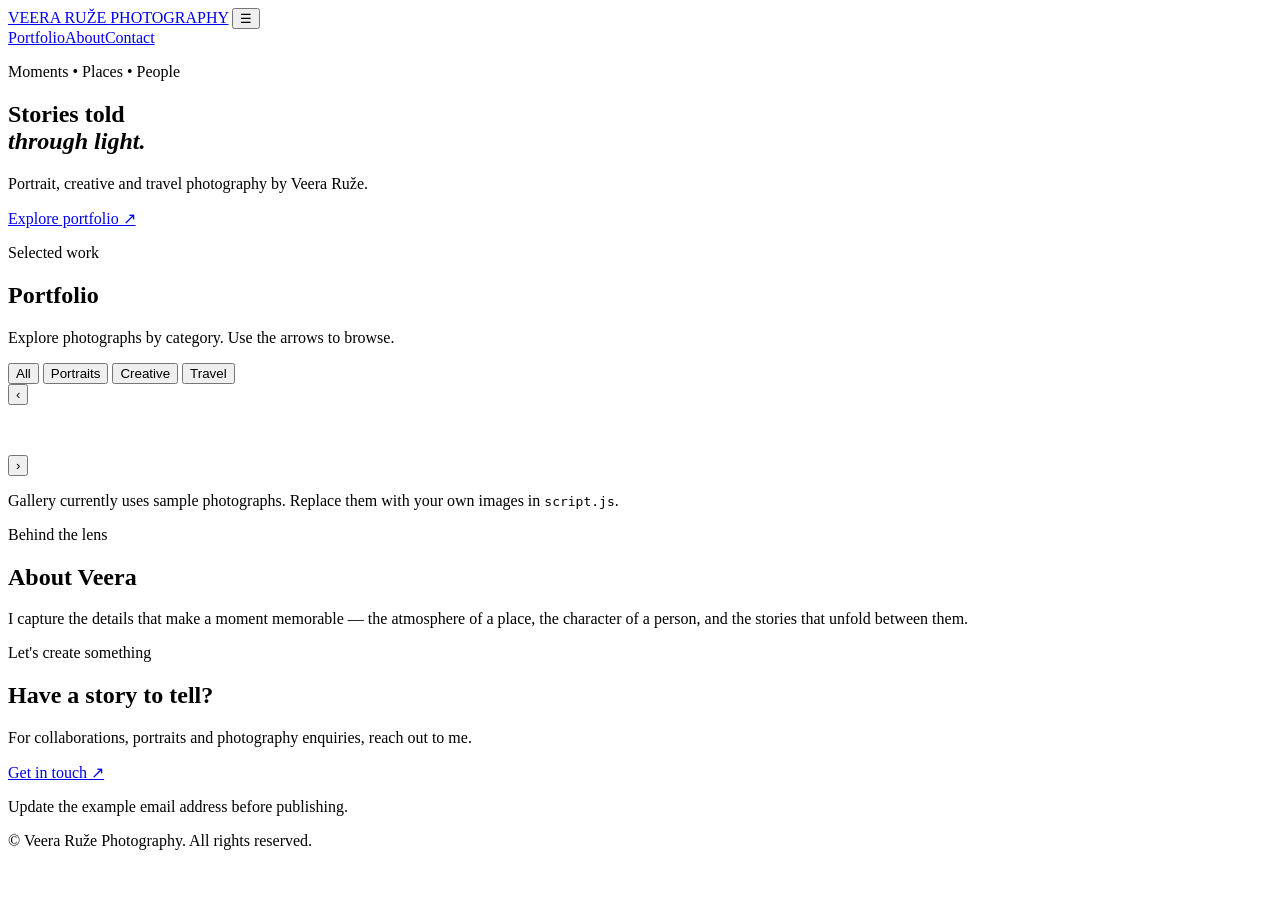
==== index.html @ f70032ae "Add photography website: index.html" ====
<!doctype html>
<html lang="en">
<head>
  <meta charset="UTF-8" />
  <meta name="viewport" content="width=device-width, initial-scale=1" />
  <meta name="description" content="Veera Ruže Photography — portraits, stories and travel." />
  <title>Veera Ruže Photography</title>
  <link rel="stylesheet" href="styles.css" />
</head>
<body>
  <header class="site-header">
    <a class="brand" href="#home">VEERA RUŽE <span>PHOTOGRAPHY</span></a>
    <button class="menu-toggle" type="button" aria-expanded="false" aria-controls="site-nav" aria-label="Toggle menu">☰</button>
    <nav id="site-nav" aria-label="Main navigation">
      <a href="#portfolio">Portfolio</a><a href="#about">About</a><a href="#contact">Contact</a>
    </nav>
  </header>
  <main>
    <section class="hero" id="home">
      <div class="hero-inner">
        <p class="eyebrow">Moments • Places • People</p>
        <h1>Stories told<br /><em>through light.</em></h1>
        <p>Portrait, creative and travel photography by Veera Ruže.</p>
        <a class="button" href="#portfolio">Explore portfolio <span aria-hidden="true">↗</span></a>
      </div>
    </section>
    <section class="section portfolio" id="portfolio">
      <div class="section-heading"><p class="eyebrow">Selected work</p><h2>Portfolio</h2><p>Explore photographs by category. Use the arrows to browse.</p></div>
      <div class="tabs" role="group" aria-label="Portfolio category">
        <button class="tab active" data-category="all" aria-pressed="true">All</button>
        <button class="tab" data-category="portraits" aria-pressed="false">Portraits</button>
        <button class="tab" data-category="creative" aria-pressed="false">Creative</button>
        <button class="tab" data-category="travel" aria-pressed="false">Travel</button>
      </div>
      <div class="gallery-shell">
        <button class="gallery-arrow prev" aria-label="Previous photograph">‹</button>
        <figure class="gallery-frame"><img id="gallery-image" alt="" /><figcaption><span id="gallery-caption"></span><span id="gallery-counter"></span></figcaption></figure>
        <button class="gallery-arrow next" aria-label="Next photograph">›</button>
      </div>
      <div class="gallery-thumbs" id="gallery-thumbs" aria-label="Select photograph"></div>
      <p class="gallery-note">Gallery currently uses sample photographs. Replace them with your own images in <code>script.js</code>.</p>
    </section>
    <section class="section about" id="about">
      <p class="eyebrow">Behind the lens</p><h2>About Veera</h2>
      <p>I capture the details that make a moment memorable — the atmosphere of a place, the character of a person, and the stories that unfold between them.</p>
    </section>
    <section class="section contact" id="contact">
      <p class="eyebrow">Let's create something</p><h2>Have a story to tell?</h2>
      <p>For collaborations, portraits and photography enquiries, reach out to me.</p>
      <a class="button" href="mailto:hello@example.com?subject=Photography%20enquiry">Get in touch ↗</a>
      <p class="small">Update the example email address before publishing.</p>
    </section>
  </main>
  <footer>© <span id="year"></span> Veera Ruže Photography. All rights reserved.</footer>
  <script src="script.js" defer></script>
</body>
</html>
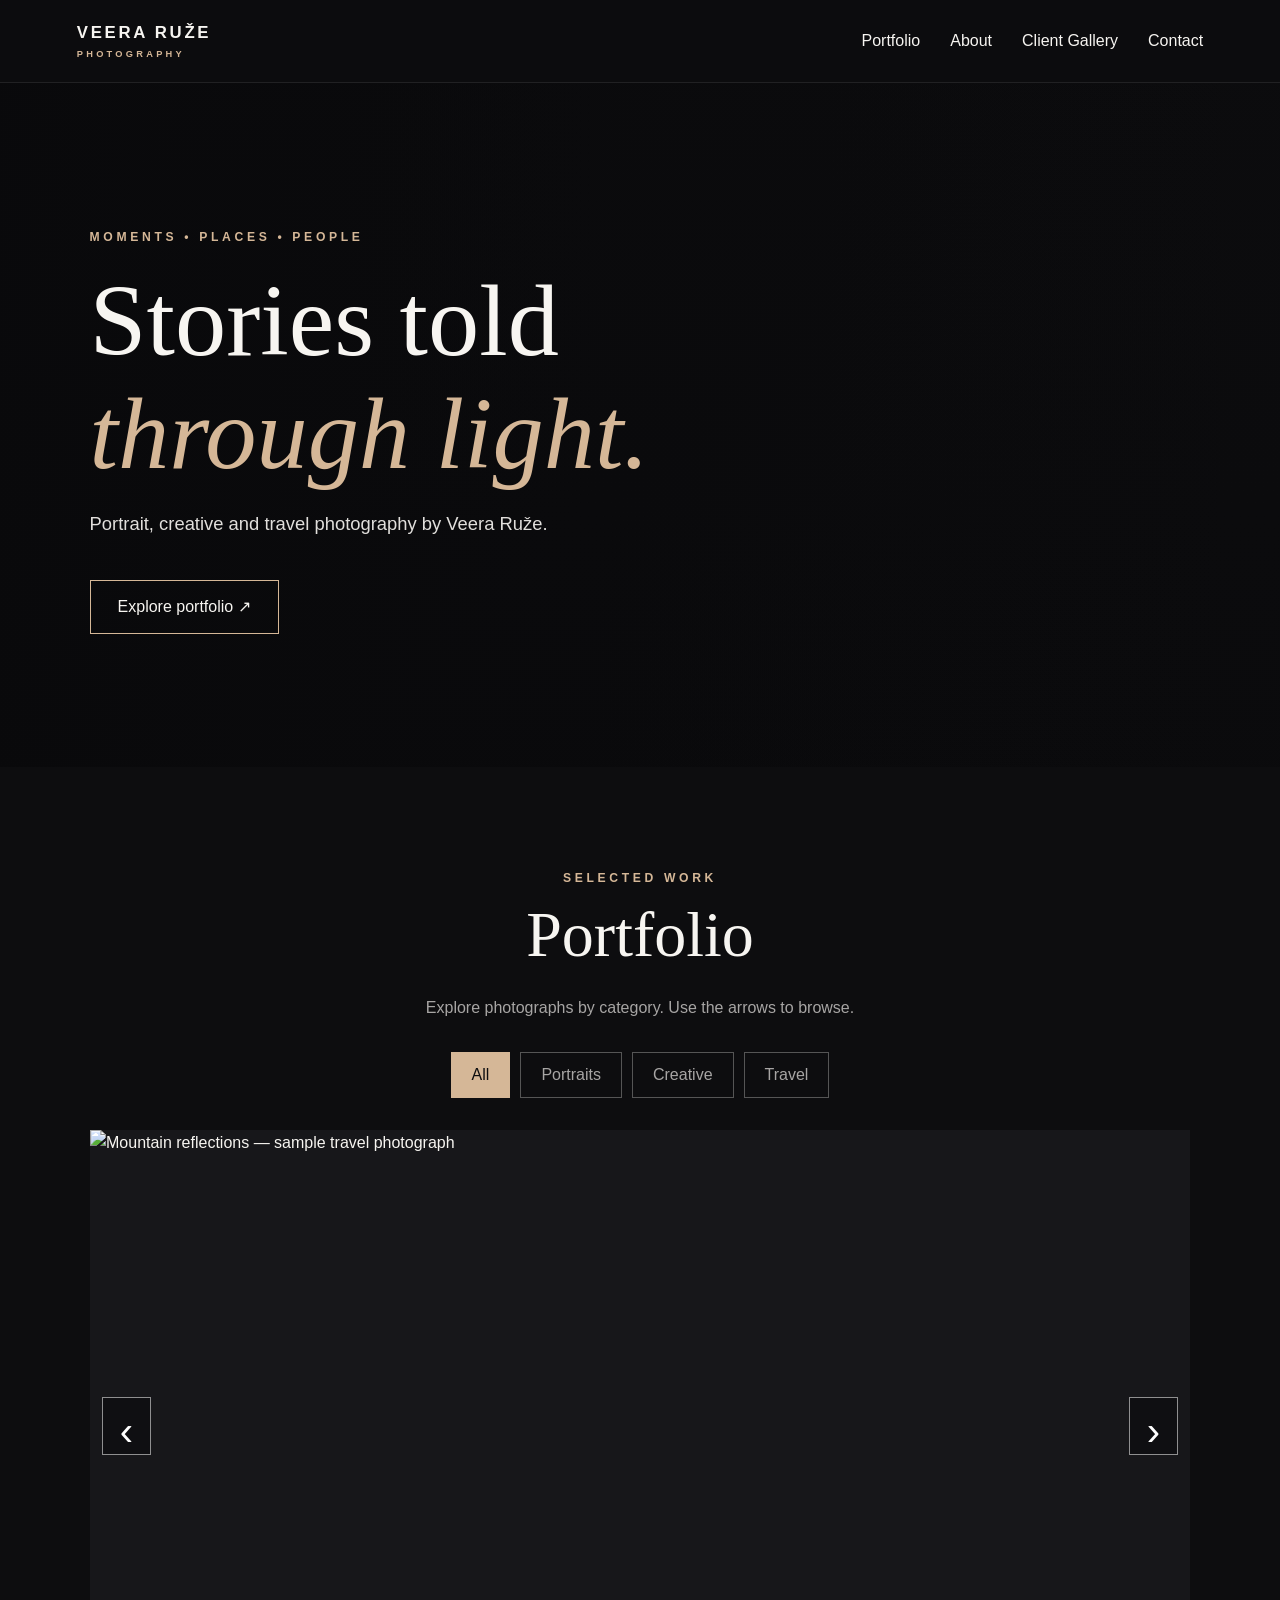
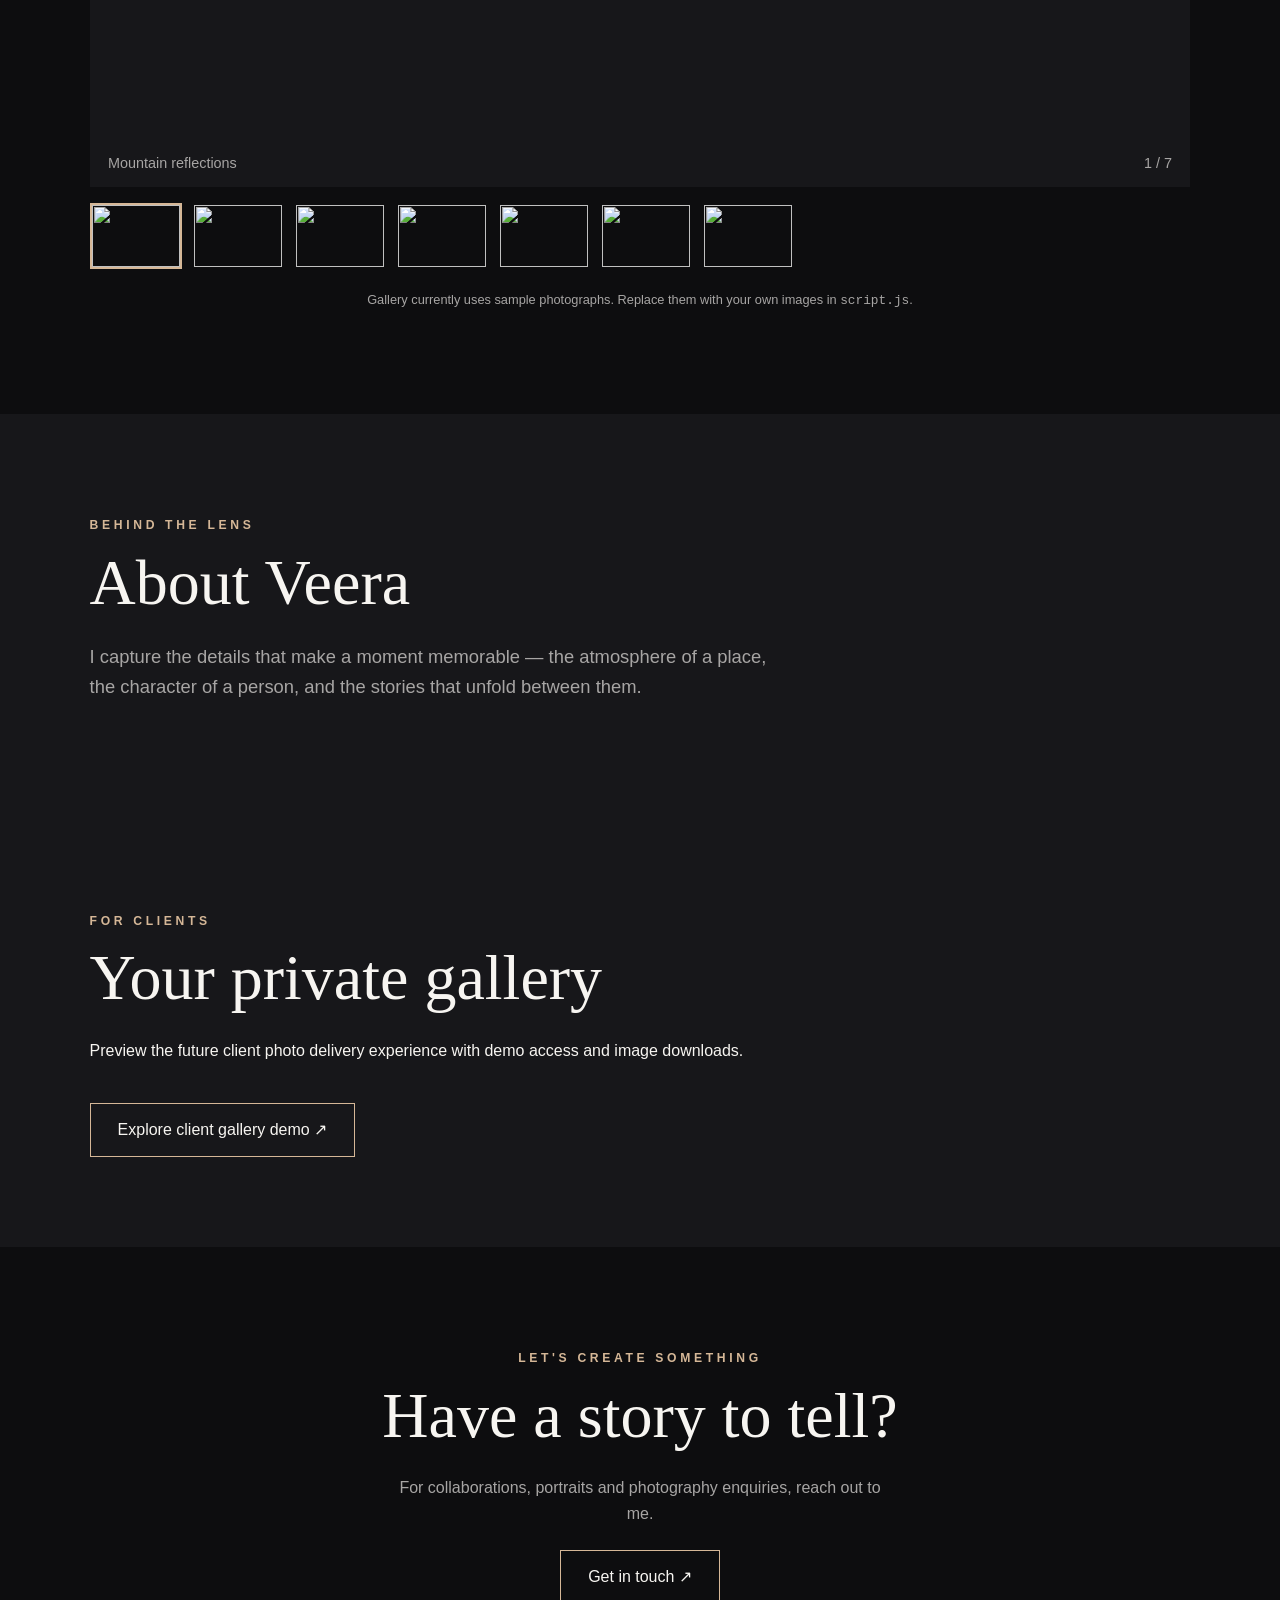
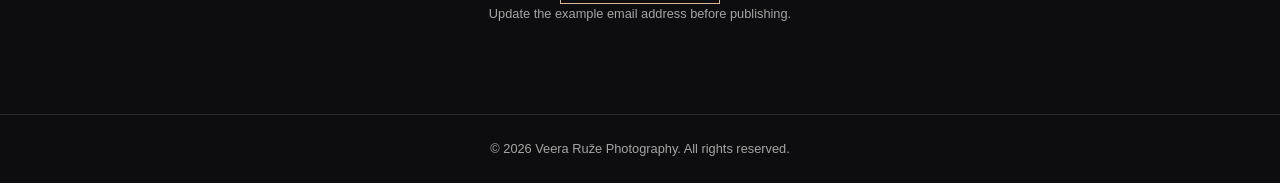
==== commit b6dbc4a8: "Link client gallery prototype from portfolio homepage" ====
--- a/index.html
+++ b/index.html
@@ -12,7 +12,7 @@
     <a class="brand" href="#home">VEERA RUŽE <span>PHOTOGRAPHY</span></a>
     <button class="menu-toggle" type="button" aria-expanded="false" aria-controls="site-nav" aria-label="Toggle menu">☰</button>
     <nav id="site-nav" aria-label="Main navigation">
-      <a href="#portfolio">Portfolio</a><a href="#about">About</a><a href="#contact">Contact</a>
+      <a href="#portfolio">Portfolio</a><a href="#about">About</a><a href="clients.html">Client Gallery</a><a href="#contact">Contact</a>
     </nav>
   </header>
   <main>
@@ -44,6 +44,7 @@
       <p class="eyebrow">Behind the lens</p><h2>About Veera</h2>
       <p>I capture the details that make a moment memorable — the atmosphere of a place, the character of a person, and the stories that unfold between them.</p>
     </section>
+    <section class="section about"><p class="eyebrow">For clients</p><h2>Your private gallery</h2><p>Preview the future client photo delivery experience with demo access and image downloads.</p><a class="button" href="clients.html">Explore client gallery demo ↗</a></section>
     <section class="section contact" id="contact">
       <p class="eyebrow">Let's create something</p><h2>Have a story to tell?</h2>
       <p>For collaborations, portraits and photography enquiries, reach out to me.</p>
--- a/styles.css
+++ b/styles.css
@@ -0,0 +1 @@
+:root{color-scheme:dark;--bg:#0d0d0f;--panel:#17171a;--text:#f7f5f1;--muted:#a7a5a4;--accent:#d5b797}*{box-sizing:border-box}html{scroll-behavior:smooth}body{margin:0;background:var(--bg);color:var(--text);font-family:Arial,Helvetica,sans-serif;line-height:1.6}a{color:inherit;text-decoration:none}button{font:inherit;cursor:pointer}.site-header{position:sticky;top:0;z-index:10;display:flex;align-items:center;justify-content:space-between;padding:20px clamp(20px,6vw,90px);background:rgba(13,13,15,.94);backdrop-filter:blur(14px);border-bottom:1px solid #ffffff16}.brand{font-size:1.05rem;font-weight:700;letter-spacing:.16em}.brand span{display:block;color:var(--accent);font-size:.58rem;letter-spacing:.35em}.site-header nav{display:flex;gap:30px}.site-header nav a:hover,.site-header nav a:focus-visible{color:var(--accent)}.menu-toggle{display:none;background:none;color:white;border:0;font-size:1.7rem}.hero{min-height:76vh;display:flex;align-items:center;padding:8vw 7vw;background:linear-gradient(90deg,#09090bee,transparent),linear-gradient(0deg,#09090b99,#09090b55),url('https://images.unsplash.com/photo-1470770841072-f978cf4d019e?w=1800&auto=format&fit=crop&q=85') center/cover}.hero-inner{max-width:750px}.eyebrow{text-transform:uppercase;letter-spacing:.3em;color:var(--accent);font-size:.76rem;font-weight:700}h1,h2{font-family:Georgia,'Times New Roman',serif;line-height:1.1;font-weight:400}h1{font-size:clamp(3.2rem,8vw,7rem);margin:18px 0}h1 em{color:var(--accent)}h2{font-size:clamp(2.6rem,5vw,4.6rem);margin:12px 0 24px}.hero-inner>p:not(.eyebrow){font-size:1.15rem;color:#e1dfdc}.button{display:inline-block;margin-top:24px;padding:13px 27px;border:1px solid var(--accent);color:var(--text);transition:background .2s}.button:hover{background:#d5b79722}.section{padding:90px clamp(20px,7vw,110px)}.section-heading{text-align:center;margin-bottom:32px}.section-heading>p:last-child,.about>p:last-child,.contact>p:not(.eyebrow){color:var(--muted)}.tabs{display:flex;justify-content:center;flex-wrap:wrap;gap:10px;margin-bottom:32px}.tab{background:transparent;color:var(--muted);border:1px solid #555;padding:9px 20px}.tab.active,.tab:hover{color:var(--bg);background:var(--accent);border-color:var(--accent)}.gallery-shell{position:relative;max-width:1100px;margin:auto}.gallery-frame{margin:0;background:var(--panel)}.gallery-frame img{display:block;width:100%;height:min(66vw,610px);min-height:290px;object-fit:contain}.gallery-frame figcaption{display:flex;justify-content:space-between;gap:20px;padding:12px 18px;color:var(--muted);font-size:.9rem}.gallery-arrow{position:absolute;top:45%;transform:translateY(-50%);z-index:2;border:1px solid #ffffff88;background:#0d0d0fbb;color:white;width:49px;height:58px;font-size:2.5rem}.gallery-arrow:hover{background:#0d0d0f}.prev{left:12px}.next{right:12px}.gallery-thumbs{display:flex;gap:10px;max-width:1100px;margin:16px auto 0;overflow-x:auto;padding-bottom:8px}.gallery-thumbs button{flex:0 0 92px;height:66px;border:2px solid transparent;padding:0;background:none}.gallery-thumbs button.active{border-color:var(--accent)}.gallery-thumbs img{width:100%;height:100%;object-fit:cover}.gallery-note,.small{color:var(--muted);font-size:.8rem;text-align:center}.about{background:#17171a}.about>p:last-child{max-width:690px;font-size:1.15rem}.contact{text-align:center}.contact>p:not(.eyebrow){max-width:500px;margin:0 auto}footer{text-align:center;padding:24px;border-top:1px solid #ffffff20;color:var(--muted);font-size:.8rem}:focus-visible{outline:2px solid var(--accent);outline-offset:3px}@media(max-width:650px){.menu-toggle{display:block}.site-header nav{display:none;position:absolute;top:100%;left:0;right:0;background:#111;padding:24px;flex-direction:column}.site-header nav.open{display:flex}.hero{min-height:65vh}.section{padding-top:65px;padding-bottom:65px}.gallery-arrow{width:40px;height:48px;font-size:2rem}.gallery-frame img{min-height:260px}}
